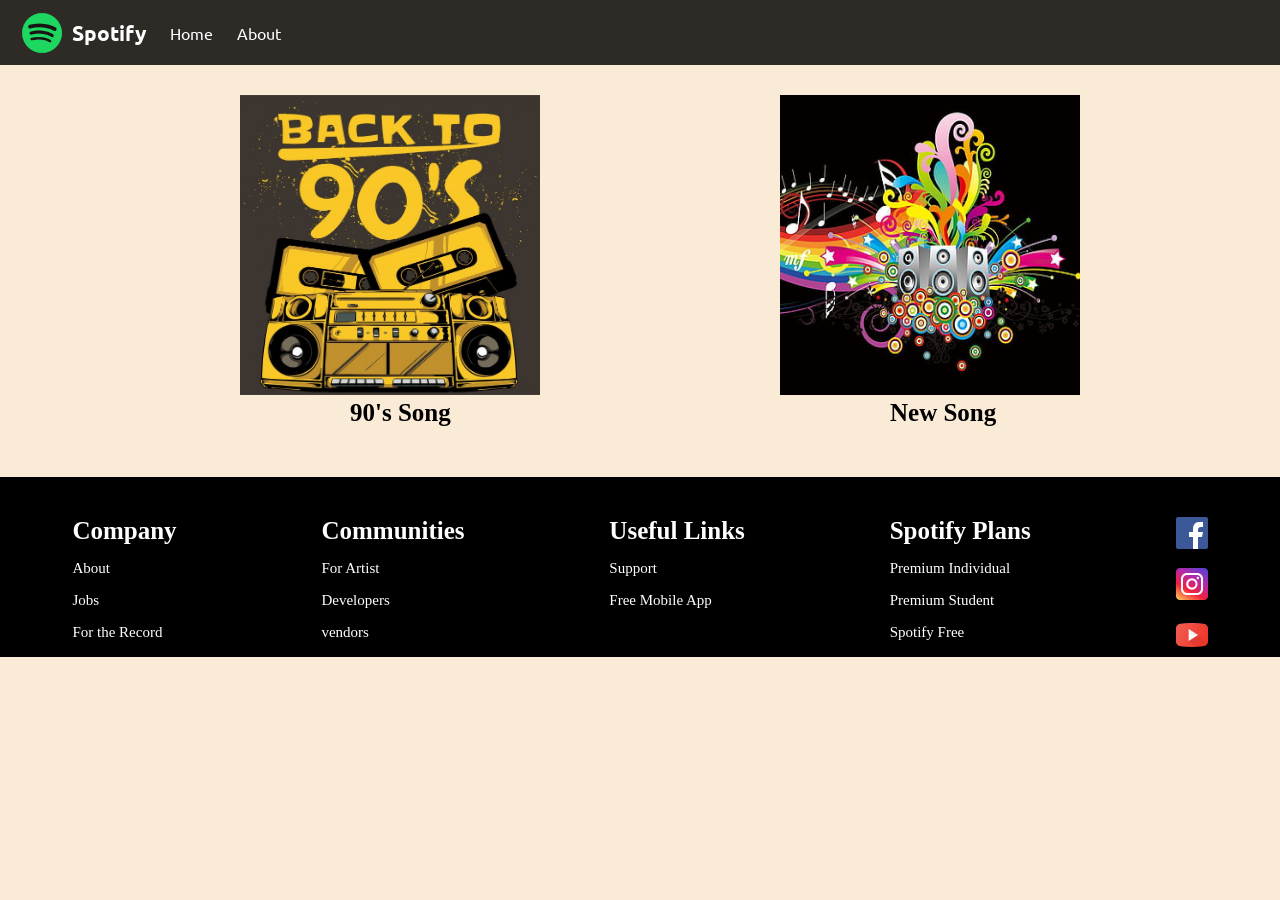
==== index.html @ c757f21b "Added All Files" ====
<!DOCTYPE html>
<html lang="en">
<head>
  <meta charset="UTF-8">
  <meta name="viewport" content="width=device-width, initial-scale=1.0">
  <title>Main Index</title>
  <link rel="stylesheet" href="Css/Spotifystyle.css">
  <style>
    .row{
      display: flex;
    }
    .card img{
      height: 300px;
      width: 300px;
      margin-left: 240px;
      margin-top: 30px;
    }
    .content
    {
      margin-left: 350px;
    }
    .content a{
      text-decoration: none;
      color: black;
      font-size: 25px;
      font-weight: bold;
    }
    .footer ul{
      list-style-type:none ;
      margin-top: 40px;
      font-size: 15px;
    }
    .footer ul li{
      margin-top: 15px;
    }
    .footer{
      display: flex;
      justify-content: space-around;
      margin-top: 50px;
     height: 180px;
     background-color: black;
     color: white;
    }
    .list{
      font-weight: bold;
      font-size: 25px;
    }
  </style>
</head>
<body>

  <nav>
    <ul>
      <li class="brand"><img src="logo.png" alt="Logo"> Spotify </li>
      <li>Home</li>
      <li>About</li>
    </ul>
  </nav>

  <div class="conatiner">
    <div class="row">
    <div class="col-lg-6 col-sm-12 col-md-6 col-6 col-xxl-6 col-xl-6">
    <div class="card">
      <a href="Spotify.html"><img src="90's.jpg" alt="" class="d-block"></a>
      <div class="content">
        <a href="Spotify.html">90's Song</a>
      </div>
    </div>
  </div>

  <div class="col-lg-6 col-sm-12 col-md-6 col-6 col-xxl-6 col-xl-6">
    <div class="card">
      <a href="Spotify2.html"><img src="newSong.jpg" alt=""  class="d-block"></a>
      <div class="content">
        <a href="Spotify2.html">New Song</a>
      </div>
    </div>
  </div>
</div>
  </div>

  <div class="footer">
    <div class="footer-content">
    <ul>
      <li class="list">Company</li>
      <li>About</li>
      <li>Jobs</li>
      <li>For the Record</li>
    </ul>

  </div>

  <div class="footer-content">
    <ul>
      <li class="list">Communities</li>
      <li>For Artist</li>
      <li>Developers</li>
      <li>vendors</li>
    </ul>

  </div>

  <div class="footer-content">
    <ul>
      <li class="list">Useful Links</li>
      <li>Support</li>
      <li>Free Mobile App</li>
    </ul>

  </div>
  <div class="footer-content">
    <ul>
      <li class="list">Spotify Plans</li>
      <li>Premium Individual</li>
      <li>Premium Student</li>
      <li>Spotify Free</li>
    </ul>

  </div>

  <div class="footer-content">
    <ul>
      <li><img src="Facebook.png" alt=""></li>
      <li><img src="Instagram.png" alt=""></li>
      <li><img src="Youtube.png" alt=""></li>
    </ul>

  </div>

  </div>
</body>
</html>
---- Css/Spotifystyle.css ----
@import url('https://fonts.googleapis.com/css2?family=Ubuntu&display=swap');
@import url('https://fonts.googleapis.com/css2?family=Varela+Round&display=swap');

html, body {
  background-color: antiquewhite;
}

* {
  margin: 0;
  padding: 0;
}

nav {
  font-family: 'Ubuntu', sans-serif;
}

nav ul {
  display: flex;
  align-items: center;
  list-style-type: none;
  height: 65px;
  background-color: rgba(0, 0, 0, 0.815);
  color: white;
}

nav ul li {
  padding: 0px 12px;
}

.brand img {
  width: 44px;
  padding: 0 8px;
}

.brand {
  display: flex;
  align-items: center;
  font-weight: bolder;
  font-size: 1.3rem;
}

.container{
  min-height: 75vh;
  background-color: black;
  color: rgb(175, 255, 128);
  font-weight:bolder;
  font-family: 'Varela Round', sans-serif;
  display: flex;
  margin: 23px auto;
  width: 70%;
  border-radius: 12px;
  padding: 34px;
  background-image: url('../bg1.png');
  background-size: cover;
}
.container1{
  min-height: 75vh;
  background-color: black;
  color: rgb(175, 255, 128);
  font-weight:bolder;
  font-family: 'Varela Round', sans-serif;
  display: flex;
  margin: 23px auto;
  width: 70%;
  border-radius: 12px;
  padding: 34px;
  background-image: url('../newbg1.png');
  background-size: cover;
}

.bottom{
  position: sticky;
  bottom: 0;
  height: 130px;
  background-color: rgba(0, 0, 0, 0.959);
  color: white;
  display: flex;
  justify-content: center;
  align-items: center;
  flex-direction: column; 
}

.icons {
  margin-top: 14px;
}

.icons i {
  cursor: pointer;
}

#myProgressBar {
  width: 80vw;
  cursor: pointer;
}

.songItem{
  height: 50px;
  display: flex;
  background-color: rgba(143, 143, 143, 0.747);
  width: 80%;
  color:rgb(19, 16, 16);
  font-weight: bold;
  margin: 12px 0px;
  justify-content: space-between;
  align-items: center;
  border-radius: 34px;
  box-shadow: 2px 2px 4px rgba(83, 255, 67, 0.705);
  border-color: white;
  border-width: 10px;
}

.songItem img{
  width: 45px;
  margin: 0px 23px ;
  border-radius: 34px;
}

.timestamp{
  margin: 0px 23px;
}

.songInfo{
  position: absolute;
  left: 10vw;
  margin-top:20px;
  font-family: 'Varela Round', sans-serif;
}

.songInfo img{
  opacity: 0;
  transition: opacity 0s ease-in ;
}

.playtime{
  color: white;
  display: flex;
  position: absolute;
  right: 125px;
}
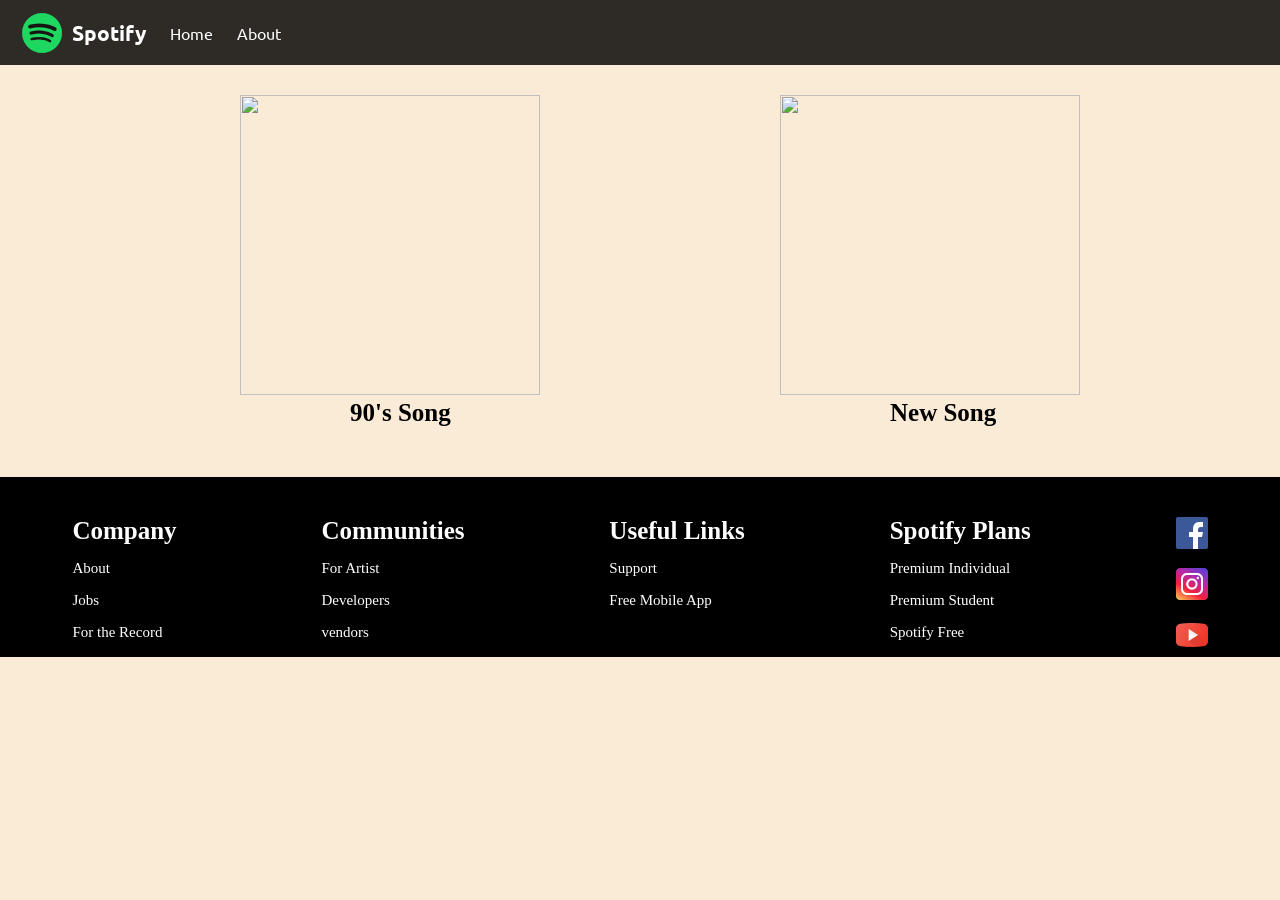
==== commit 7f215d2d: "index.html File Problem Resolve" ====
--- a/index.html
+++ b/index.html
@@ -5,47 +5,7 @@
   <meta name="viewport" content="width=device-width, initial-scale=1.0">
   <title>Main Index</title>
   <link rel="stylesheet" href="Css/Spotifystyle.css">
-  <style>
-    .row{
-      display: flex;
-    }
-    .card img{
-      height: 300px;
-      width: 300px;
-      margin-left: 240px;
-      margin-top: 30px;
-    }
-    .content
-    {
-      margin-left: 350px;
-    }
-    .content a{
-      text-decoration: none;
-      color: black;
-      font-size: 25px;
-      font-weight: bold;
-    }
-    .footer ul{
-      list-style-type:none ;
-      margin-top: 40px;
-      font-size: 15px;
-    }
-    .footer ul li{
-      margin-top: 15px;
-    }
-    .footer{
-      display: flex;
-      justify-content: space-around;
-      margin-top: 50px;
-     height: 180px;
-     background-color: black;
-     color: white;
-    }
-    .list{
-      font-weight: bold;
-      font-size: 25px;
-    }
-  </style>
+  <link rel="stylesheet" href="./Css/indexCss.css">
 </head>
 <body>
 
@@ -61,7 +21,7 @@
     <div class="row">
     <div class="col-lg-6 col-sm-12 col-md-6 col-6 col-xxl-6 col-xl-6">
     <div class="card">
-      <a href="Spotify.html"><img src="90's.jpg" alt="" class="d-block"></a>
+      <a href="Spotify.html"><img src="img/90's.jpg" alt="" class="d-block"></a>
       <div class="content">
         <a href="Spotify.html">90's Song</a>
       </div>
@@ -70,7 +30,7 @@
 
   <div class="col-lg-6 col-sm-12 col-md-6 col-6 col-xxl-6 col-xl-6">
     <div class="card">
-      <a href="Spotify2.html"><img src="newSong.jpg" alt=""  class="d-block"></a>
+      <a href="Spotify2.html"><img src="img/newSong.jpg" alt=""  class="d-block"></a>
       <div class="content">
         <a href="Spotify2.html">New Song</a>
       </div>
--- a/Css/indexCss.css
+++ b/Css/indexCss.css
@@ -0,0 +1,39 @@
+ .row{
+      display: flex;
+    }
+    .card img{
+      height: 300px;
+      width: 300px;
+      margin-left: 240px;
+      margin-top: 30px;
+    }
+    .content
+    {
+      margin-left: 350px;
+    }
+    .content a{
+      text-decoration: none;
+      color: black;
+      font-size: 25px;
+      font-weight: bold;
+    }
+    .footer ul{
+      list-style-type:none ;
+      margin-top: 40px;
+      font-size: 15px;
+    }
+    .footer ul li{
+      margin-top: 15px;
+    }
+    .footer{
+      display: flex;
+      justify-content: space-around;
+      margin-top: 50px;
+     height: 180px;
+     background-color: black;
+     color: white;
+    }
+    .list{
+      font-weight: bold;
+      font-size: 25px;
+    }
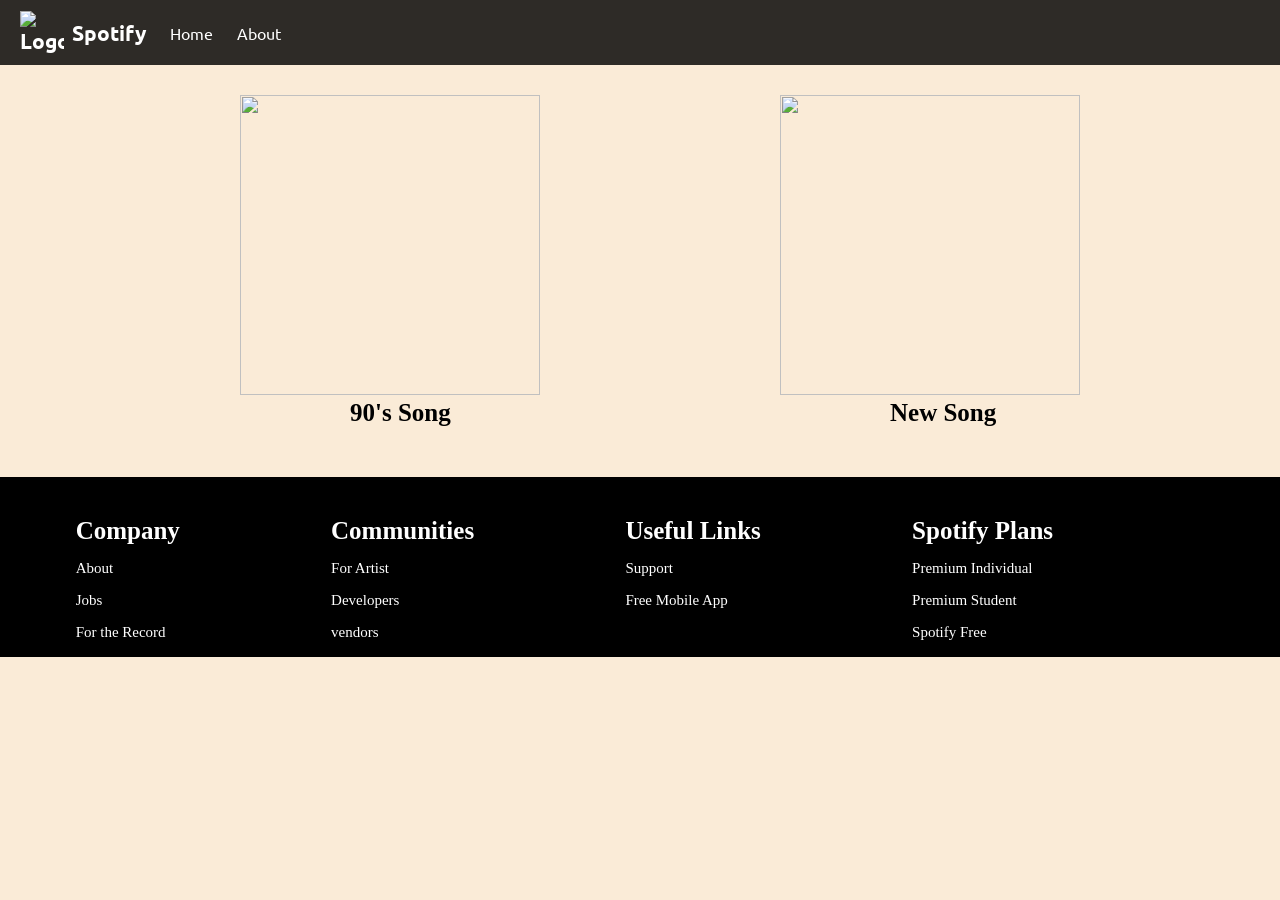
==== commit 01de9275: "Header and Footer Images and Logo Resolve" ====
--- a/index.html
+++ b/index.html
@@ -11,7 +11,7 @@
 
   <nav>
     <ul>
-      <li class="brand"><img src="logo.png" alt="Logo"> Spotify </li>
+      <li class="brand"><img src="img/logo.png" alt="Logo"> Spotify </li>
       <li>Home</li>
       <li>About</li>
     </ul>
@@ -80,9 +80,9 @@
 
   <div class="footer-content">
     <ul>
-      <li><img src="Facebook.png" alt=""></li>
-      <li><img src="Instagram.png" alt=""></li>
-      <li><img src="Youtube.png" alt=""></li>
+      <li><img src="img/Facebook.png" alt=""></li>
+      <li><img src="img/Instagram.png" alt=""></li>
+      <li><img src="img/Youtube.png" alt=""></li>
     </ul>
 
   </div>
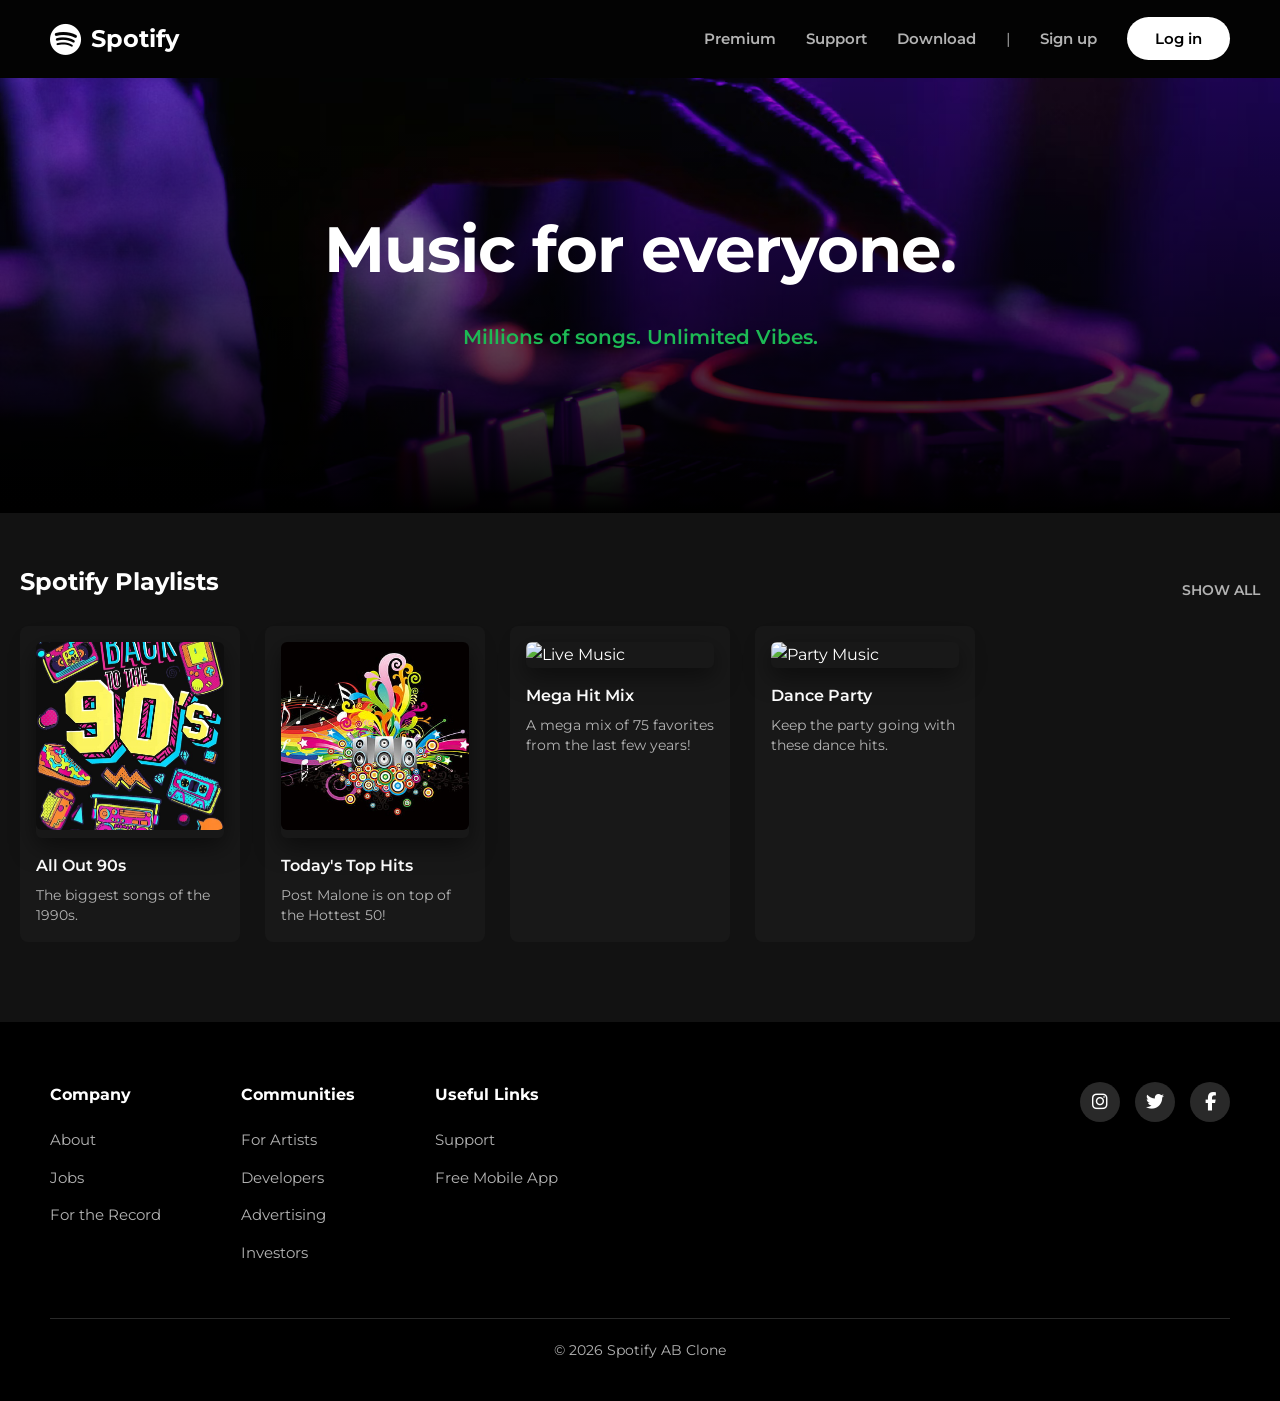
==== commit 10b657ea: "index.html and indexCss.css : Structure and Styling is changed" ====
--- a/index.html
+++ b/index.html
@@ -1,92 +1,135 @@
 <!DOCTYPE html>
 <html lang="en">
 <head>
-  <meta charset="UTF-8">
-  <meta name="viewport" content="width=device-width, initial-scale=1.0">
-  <title>Main Index</title>
-  <link rel="stylesheet" href="Css/Spotifystyle.css">
-  <link rel="stylesheet" href="./Css/indexCss.css">
+    <meta charset="UTF-8">
+    <meta name="viewport" content="width=device-width, initial-scale=1.0">
+    <title>Spotify - Web Player: Music for everyone</title>
+    
+    <link href="https://fonts.googleapis.com/css2?family=Montserrat:wght@300;400;500;600;700&display=swap" rel="stylesheet">
+
+    <link rel="stylesheet" href="https://cdnjs.cloudflare.com/ajax/libs/font-awesome/6.4.0/css/all.min.css">
+    
+    <link rel="stylesheet" href="Css/indexCss.css">
+    <style>
+      
+    </style>
 </head>
 <body>
+    <nav>
+        <div class="brand">
+            <i class="fab fa-spotify"></i> Spotify
+        </div>
+        <ul class="nav-links">
+            <li><a href="#">Premium</a></li>
+            <li><a href="#">Support</a></li>
+            <li><a href="#">Download</a></li>
+            <li class="divider">|</li>
+            <li><a href="#" class="btn-signup">Sign up</a></li>
+            <li><a href="#" class="btn-login">Log in</a></li>
+        </ul>
+    </nav>
 
-  <nav>
-    <ul>
-      <li class="brand"><img src="img/logo.png" alt="Logo"> Spotify </li>
-      <li>Home</li>
-      <li>About</li>
-    </ul>
-  </nav>
+    <header class="hero">
+        <h1>Music for everyone.</h1>
+        <p>Millions of songs. Unlimited Vibes.</p>
+    </header>
 
-  <div class="conatiner">
-    <div class="row">
-    <div class="col-lg-6 col-sm-12 col-md-6 col-6 col-xxl-6 col-xl-6">
-    <div class="card">
-      <a href="Spotify.html"><img src="img/90's.jpg" alt="" class="d-block"></a>
-      <div class="content">
-        <a href="Spotify.html">90's Song</a>
-      </div>
+    <div class="container">
+        
+        <div class="section-header">
+            <h2>Spotify Playlists</h2>
+            <a href="#" class="see-all">Show all</a>
+        </div>
+
+        <div class="row">
+
+            <div class="card">
+                <div class="img-wrapper">
+                  <a href="Spotify.html">
+                    <img src="img/90's-2.jpg" alt="90s Songs">
+                    <button class="play-btn"><i class="fas fa-play"></i></button>
+                  </a>
+                </div>
+                <h3>All Out 90s</h3>
+                <p>The biggest songs of the 1990s.</p>
+            </div>
+
+            <!-- Card 2 -->
+            <div class="card">
+                <div class="img-wrapper">
+                  <a href="Spotify2.html">
+                    <img src="img/newSong.jpg" alt="Latest Songs">
+                    <button class="play-btn"><i class="fas fa-play"></i></button>
+                  </a>
+                </div>
+                <h3>Today's Top Hits</h3>
+                <p>Post Malone is on top of the Hottest 50!</p>
+            </div>
+
+            <!-- Card 3 -->
+            <div class="card">
+                <div class="img-wrapper">
+                    <img src="https://images.unsplash.com/photo-1459749411175-04bf5292ceea?auto=format&fit=crop&w=400&q=80" alt="Live Music">
+                    <button class="play-btn"><i class="fas fa-play"></i></button>
+                </div>
+                <h3>Mega Hit Mix</h3>
+                <p>A mega mix of 75 favorites from the last few years!</p>
+            </div>
+            
+            <!-- Card 4 -->
+            <div class="card">
+                <div class="img-wrapper">
+                    <img src="https://images.unsplash.com/photo-1514525253161-7a46d19cd819?auto=format&fit=crop&w=400&q=80" alt="Party Music">
+                    <button class="play-btn"><i class="fas fa-play"></i></button>
+                </div>
+                <h3>Dance Party</h3>
+                <p>Keep the party going with these dance hits.</p>
+            </div>
+        </div>
+
     </div>
-  </div>
 
-  <div class="col-lg-6 col-sm-12 col-md-6 col-6 col-xxl-6 col-xl-6">
-    <div class="card">
-      <a href="Spotify2.html"><img src="img/newSong.jpg" alt=""  class="d-block"></a>
-      <div class="content">
-        <a href="Spotify2.html">New Song</a>
-      </div>
-    </div>
-  </div>
-</div>
-  </div>
+    <!-- Footer -->
+    <footer class="footer">
+        <div class="footer-content">
+            <div class="footer-links">
+                <div class="footer-col">
+                    <h4>Company</h4>
+                    <ul>
+                        <li><a href="#">About</a></li>
+                        <li><a href="#">Jobs</a></li>
+                        <li><a href="#">For the Record</a></li>
+                    </ul>
+                </div>
+                <div class="footer-col">
+                    <h4>Communities</h4>
+                    <ul>
+                        <li><a href="#">For Artists</a></li>
+                        <li><a href="#">Developers</a></li>
+                        <li><a href="#">Advertising</a></li>
+                        <li><a href="#">Investors</a></li>
+                    </ul>
+                </div>
+                <div class="footer-col">
+                    <h4>Useful Links</h4>
+                    <ul>
+                        <li><a href="#">Support</a></li>
+                        <li><a href="#">Free Mobile App</a></li>
+                    </ul>
+                </div>
+            </div>
 
-  <div class="footer">
-    <div class="footer-content">
-    <ul>
-      <li class="list">Company</li>
-      <li>About</li>
-      <li>Jobs</li>
-      <li>For the Record</li>
-    </ul>
+            <div class="social-links">
+                <a href="#"><i class="fab fa-instagram"></i></a>
+                <a href="#"><i class="fab fa-twitter"></i></a>
+                <a href="#"><i class="fab fa-facebook-f"></i></a>
+            </div>
+        </div>
+        
+        <div class="footer-bottom">
+            <p>&copy; 2026 Spotify AB Clone</p>
+        </div>
+    </footer>
 
-  </div>
-
-  <div class="footer-content">
-    <ul>
-      <li class="list">Communities</li>
-      <li>For Artist</li>
-      <li>Developers</li>
-      <li>vendors</li>
-    </ul>
-
-  </div>
-
-  <div class="footer-content">
-    <ul>
-      <li class="list">Useful Links</li>
-      <li>Support</li>
-      <li>Free Mobile App</li>
-    </ul>
-
-  </div>
-  <div class="footer-content">
-    <ul>
-      <li class="list">Spotify Plans</li>
-      <li>Premium Individual</li>
-      <li>Premium Student</li>
-      <li>Spotify Free</li>
-    </ul>
-
-  </div>
-
-  <div class="footer-content">
-    <ul>
-      <li><img src="img/Facebook.png" alt=""></li>
-      <li><img src="img/Instagram.png" alt=""></li>
-      <li><img src="img/Youtube.png" alt=""></li>
-    </ul>
-
-  </div>
-
-  </div>
 </body>
 </html>
--- a/Css/indexCss.css
+++ b/Css/indexCss.css
@@ -1,39 +1,345 @@
- .row{
-      display: flex;
-    }
-    .card img{
-      height: 300px;
-      width: 300px;
-      margin-left: 240px;
-      margin-top: 30px;
-    }
-    .content
-    {
-      margin-left: 350px;
-    }
-    .content a{
+  * {
+      margin: 0;
+      padding: 0;
+      box-sizing: border-box;
+      font-family: 'Montserrat', sans-serif;
+  }
+
+  body {
+      background-color: #121212;
+      color: #ffffff;
+      line-height: 1.6;
+      overflow-x: hidden;
+  }
+
+  a {
       text-decoration: none;
+      color: inherit;
+  }
+
+  ul {
+      list-style: none;
+  }
+
+  nav {
+      background-color: rgba(0, 0, 0, 0.8);
+      backdrop-filter: blur(10px);
+      padding: 20px 50px;
+      display: flex;
+      justify-content: space-between;
+      align-items: center;
+      position: sticky;
+      top: 0;
+      z-index: 1000;
+  }
+
+  .brand {
+      font-size: 24px;
+      font-weight: 700;
+      display: flex;
+      align-items: center;
+      gap: 10px;
+      cursor: pointer;
+  }
+
+  .brand i {
+      font-size: 32px;
+  }
+
+  .nav-links {
+      display: flex;
+      align-items: center;
+      gap: 30px;
+      font-weight: 600;
+      font-size: 15px;
+  }
+
+  .nav-links li a {
+      color: #b3b3b3;
+      transition: color 0.3s ease;
+  }
+
+  .nav-links li a:hover {
+      color: #ffffff;
+  }
+
+  .divider {
+      color: #ffffff;
+      font-weight: 300;
+  }
+
+  .btn-signup {
+      color: #b3b3b3;
+  }
+
+  .btn-login {
+      background-color: #ffffff;
+      color: #000000 !important;
+      padding: 12px 28px;
+      border-radius: 50px;
+      transition: transform 0.2s ease !important;
+  }
+
+  .btn-login:hover {
+      transform: scale(1.05);
+  }
+
+  .hero {
+      background: linear-gradient(transparent, rgba(0, 0, 0, 1)), url("../img/background.png") center/cover;
+      padding: 120px 20px;
+      text-align: center;
+  }
+
+  .hero h1 {
+      font-size: 64px;
+      font-weight: 700;
+      margin-bottom: 20px;
+      letter-spacing: -1px;
+  }
+
+  .hero p {
+      font-size: 20px;
+      color: #1DB954;
+      /* Spotify Green */
+      font-weight: 600;
+      margin-bottom: 40px;
+  }
+
+  .btn-primary {
+      background-color: #1DB954;
+      color: #000000;
+      padding: 16px 32px;
+      border-radius: 50px;
+      font-weight: 700;
+      font-size: 16px;
+      text-transform: uppercase;
+      letter-spacing: 1px;
+      transition: 0.3s ease;
+  }
+
+  .btn-primary:hover {
+      background-color: #1ed760;
+      transform: scale(1.05);
+  }
+
+  .container {
+      max-width: 1300px;
+      margin: 50px auto;
+      padding: 0 20px;
+  }
+
+  .section-header {
+      display: flex;
+      justify-content: space-between;
+      align-items: flex-end;
+      margin-bottom: 25px;
+  }
+
+  .section-header h2 {
+      font-size: 24px;
+      font-weight: 700;
+  }
+
+  .section-header h2:hover {
+      text-decoration: underline;
+      cursor: pointer;
+  }
+
+  .see-all {
+      color: #b3b3b3;
+      font-size: 14px;
+      font-weight: 600;
+      text-transform: uppercase;
+  }
+
+  .see-all:hover {
+      text-decoration: underline;
+  }
+
+  .row {
+      display: flex;
+      gap: 25px;
+      flex-wrap: wrap;
+  }
+
+  .card {
+      background-color: #181818;
+      width: 220px;
+      padding: 16px;
+      border-radius: 8px;
+      transition: background-color 0.3s ease;
+      cursor: pointer;
+  }
+
+  .card:hover {
+      background-color: #282828;
+  }
+
+  .img-wrapper {
+      position: relative;
+      margin-bottom: 15px;
+      box-shadow: 0 8px 24px rgba(0, 0, 0, 0.5);
+      border-radius: 6px;
+  }
+
+  .card img {
+      width: 100%;
+      height: 188px;
+      object-fit: cover;
+      border-radius: 6px;
+  }
+
+  .play-btn {
+      position: absolute;
+      bottom: 8px;
+      right: 8px;
+      width: 48px;
+      height: 48px;
+      border-radius: 50%;
+      background-color: #1DB954;
       color: black;
-      font-size: 25px;
-      font-weight: bold;
-    }
-    .footer ul{
-      list-style-type:none ;
-      margin-top: 40px;
+      display: flex;
+      justify-content: center;
+      align-items: center;
+      font-size: 20px;
+      border: none;
+      box-shadow: 0 8px 8px rgba(0, 0, 0, 0.3);
+      opacity: 0;
+      transform: translateY(10px);
+      transition: all 0.3s ease;
+      cursor: pointer;
+  }
+
+  .card:hover .play-btn {
+      opacity: 1;
+      transform: translateY(0);
+  }
+
+  .play-btn:hover {
+      background-color: #1ed760;
+      transform: scale(1.05) !important;
+  }
+
+  .card h3 {
+      font-size: 16px;
+      font-weight: 600;
+      margin-bottom: 8px;
+      white-space: nowrap;
+      overflow: hidden;
+      text-overflow: ellipsis;
+  }
+
+  .card p {
+      font-size: 14px;
+      color: #b3b3b3;
+      line-height: 1.4;
+      display: -webkit-box;
+      -webkit-line-clamp: 2;
+      -webkit-box-orient: vertical;
+      overflow: hidden;
+  }
+
+  .footer {
+      background-color: #000000;
+      padding: 60px 50px 40px;
+      margin-top: 80px;
+  }
+
+  .footer-content {
+      display: flex;
+      justify-content: space-between;
+      flex-wrap: wrap;
+      gap: 40px;
+      max-width: 1300px;
+      margin: 0 auto;
+  }
+
+  .footer-links {
+      display: flex;
+      gap: 80px;
+      flex-wrap: wrap;
+  }
+
+  .footer-col h4 {
+      color: #ffffff;
+      font-size: 16px;
+      margin-bottom: 20px;
+      font-weight: 700;
+  }
+
+  .footer-col ul li {
+      margin-bottom: 12px;
+  }
+
+  .footer-col ul li a {
+      color: #b3b3b3;
       font-size: 15px;
-    }
-    .footer ul li{
-      margin-top: 15px;
-    }
-    .footer{
-      display: flex;
-      justify-content: space-around;
-      margin-top: 50px;
-     height: 180px;
-     background-color: black;
-     color: white;
-    }
-    .list{
-      font-weight: bold;
-      font-size: 25px;
-    }+      transition: color 0.2s ease;
+  }
+
+  .footer-col ul li a:hover {
+      color: #1DB954;
+      text-decoration: underline;
+  }
+
+  .social-links {
+      display: flex;
+      gap: 15px;
+  }
+
+  .social-links a {
+      display: flex;
+      justify-content: center;
+      align-items: center;
+      width: 40px;
+      height: 40px;
+      background-color: #292929;
+      border-radius: 50%;
+      color: #ffffff;
+      font-size: 18px;
+      transition: 0.3s;
+  }
+
+  .social-links a:hover {
+      background-color: #ffffff;
+      color: #000000;
+  }
+
+  .footer-bottom {
+      max-width: 1300px;
+      margin: 40px auto 0;
+      padding-top: 20px;
+      border-top: 1px solid #292929;
+      color: #b3b3b3;
+      font-size: 14px;
+      text-align: center;
+  }
+
+  @media (max-width: 768px) {
+      nav {
+          flex-direction: column;
+          gap: 20px;
+          padding: 20px;
+      }
+
+      .nav-links {
+          flex-wrap: wrap;
+          justify-content: center;
+      }
+
+      .divider {
+          display: none;
+      }
+
+      .hero h1 {
+          font-size: 40px;
+      }
+
+      .row {
+          justify-content: center;
+      }
+
+      .footer-links {
+          gap: 40px;
+      }
+  }
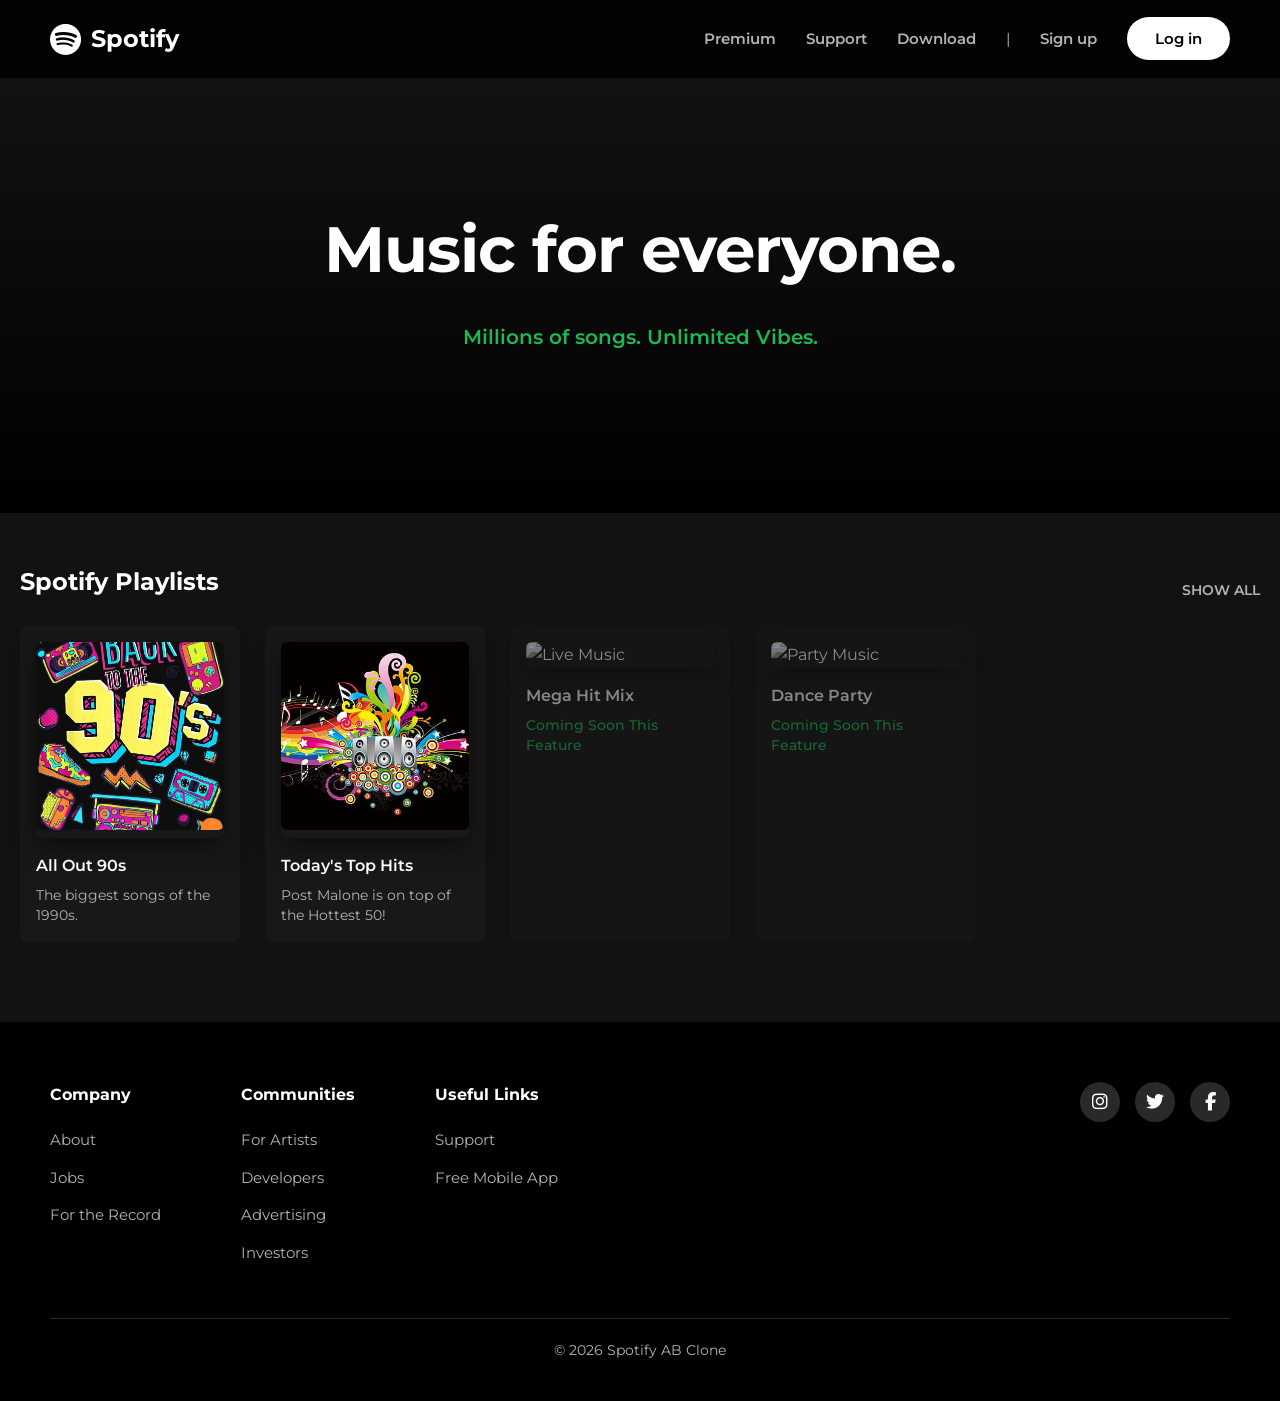
==== commit adce309f: "Made Responsive" ====
--- a/index.html
+++ b/index.html
@@ -6,13 +6,9 @@
     <title>Spotify - Web Player: Music for everyone</title>
     
     <link href="https://fonts.googleapis.com/css2?family=Montserrat:wght@300;400;500;600;700&display=swap" rel="stylesheet">
-
     <link rel="stylesheet" href="https://cdnjs.cloudflare.com/ajax/libs/font-awesome/6.4.0/css/all.min.css">
     
     <link rel="stylesheet" href="Css/indexCss.css">
-    <style>
-      
-    </style>
 </head>
 <body>
     <nav>
@@ -54,7 +50,6 @@
                 <p>The biggest songs of the 1990s.</p>
             </div>
 
-            <!-- Card 2 -->
             <div class="card">
                 <div class="img-wrapper">
                   <a href="Spotify2.html">
@@ -66,30 +61,25 @@
                 <p>Post Malone is on top of the Hottest 50!</p>
             </div>
 
-            <!-- Card 3 -->
-            <div class="card">
+            <div class="card inactive-card">
                 <div class="img-wrapper">
                     <img src="https://images.unsplash.com/photo-1459749411175-04bf5292ceea?auto=format&fit=crop&w=400&q=80" alt="Live Music">
-                    <button class="play-btn"><i class="fas fa-play"></i></button>
-                </div>
+                    </div>
                 <h3>Mega Hit Mix</h3>
-                <p>A mega mix of 75 favorites from the last few years!</p>
+                <p style="color: #1DB954; font-weight: 500;">Coming Soon This Feature</p>
             </div>
             
-            <!-- Card 4 -->
-            <div class="card">
+            <div class="card inactive-card">
                 <div class="img-wrapper">
                     <img src="https://images.unsplash.com/photo-1514525253161-7a46d19cd819?auto=format&fit=crop&w=400&q=80" alt="Party Music">
-                    <button class="play-btn"><i class="fas fa-play"></i></button>
-                </div>
+                    </div>
                 <h3>Dance Party</h3>
-                <p>Keep the party going with these dance hits.</p>
+                <p style="color: #1DB954; font-weight: 500;">Coming Soon This Feature</p>
             </div>
         </div>
 
     </div>
 
-    <!-- Footer -->
     <footer class="footer">
         <div class="footer-content">
             <div class="footer-links">
--- a/Css/indexCss.css
+++ b/Css/indexCss.css
@@ -1,345 +1,345 @@
-  * {
-      margin: 0;
-      padding: 0;
-      box-sizing: border-box;
-      font-family: 'Montserrat', sans-serif;
-  }
-
-  body {
-      background-color: #121212;
-      color: #ffffff;
-      line-height: 1.6;
-      overflow-x: hidden;
-  }
-
-  a {
-      text-decoration: none;
-      color: inherit;
-  }
-
-  ul {
-      list-style: none;
-  }
-
-  nav {
-      background-color: rgba(0, 0, 0, 0.8);
-      backdrop-filter: blur(10px);
-      padding: 20px 50px;
-      display: flex;
-      justify-content: space-between;
-      align-items: center;
-      position: sticky;
-      top: 0;
-      z-index: 1000;
-  }
-
-  .brand {
-      font-size: 24px;
-      font-weight: 700;
-      display: flex;
-      align-items: center;
-      gap: 10px;
-      cursor: pointer;
-  }
-
-  .brand i {
-      font-size: 32px;
-  }
-
-  .nav-links {
-      display: flex;
-      align-items: center;
-      gap: 30px;
-      font-weight: 600;
-      font-size: 15px;
-  }
-
-  .nav-links li a {
-      color: #b3b3b3;
-      transition: color 0.3s ease;
-  }
-
-  .nav-links li a:hover {
-      color: #ffffff;
-  }
-
-  .divider {
-      color: #ffffff;
-      font-weight: 300;
-  }
-
-  .btn-signup {
-      color: #b3b3b3;
-  }
-
-  .btn-login {
-      background-color: #ffffff;
-      color: #000000 !important;
-      padding: 12px 28px;
-      border-radius: 50px;
-      transition: transform 0.2s ease !important;
-  }
-
-  .btn-login:hover {
-      transform: scale(1.05);
-  }
-
-  .hero {
-      background: linear-gradient(transparent, rgba(0, 0, 0, 1)), url("../img/background.png") center/cover;
-      padding: 120px 20px;
-      text-align: center;
-  }
-
-  .hero h1 {
-      font-size: 64px;
-      font-weight: 700;
-      margin-bottom: 20px;
-      letter-spacing: -1px;
-  }
-
-  .hero p {
-      font-size: 20px;
-      color: #1DB954;
-      /* Spotify Green */
-      font-weight: 600;
-      margin-bottom: 40px;
-  }
-
-  .btn-primary {
-      background-color: #1DB954;
-      color: #000000;
-      padding: 16px 32px;
-      border-radius: 50px;
-      font-weight: 700;
-      font-size: 16px;
-      text-transform: uppercase;
-      letter-spacing: 1px;
-      transition: 0.3s ease;
-  }
-
-  .btn-primary:hover {
-      background-color: #1ed760;
-      transform: scale(1.05);
-  }
-
-  .container {
-      max-width: 1300px;
-      margin: 50px auto;
-      padding: 0 20px;
-  }
-
-  .section-header {
-      display: flex;
-      justify-content: space-between;
-      align-items: flex-end;
-      margin-bottom: 25px;
-  }
-
-  .section-header h2 {
-      font-size: 24px;
-      font-weight: 700;
-  }
-
-  .section-header h2:hover {
-      text-decoration: underline;
-      cursor: pointer;
-  }
-
-  .see-all {
-      color: #b3b3b3;
-      font-size: 14px;
-      font-weight: 600;
-      text-transform: uppercase;
-  }
-
-  .see-all:hover {
-      text-decoration: underline;
-  }
-
-  .row {
-      display: flex;
-      gap: 25px;
-      flex-wrap: wrap;
-  }
-
-  .card {
-      background-color: #181818;
-      width: 220px;
-      padding: 16px;
-      border-radius: 8px;
-      transition: background-color 0.3s ease;
-      cursor: pointer;
-  }
-
-  .card:hover {
-      background-color: #282828;
-  }
-
-  .img-wrapper {
-      position: relative;
-      margin-bottom: 15px;
-      box-shadow: 0 8px 24px rgba(0, 0, 0, 0.5);
-      border-radius: 6px;
-  }
-
-  .card img {
-      width: 100%;
-      height: 188px;
-      object-fit: cover;
-      border-radius: 6px;
-  }
-
-  .play-btn {
-      position: absolute;
-      bottom: 8px;
-      right: 8px;
-      width: 48px;
-      height: 48px;
-      border-radius: 50%;
-      background-color: #1DB954;
-      color: black;
-      display: flex;
-      justify-content: center;
-      align-items: center;
-      font-size: 20px;
-      border: none;
-      box-shadow: 0 8px 8px rgba(0, 0, 0, 0.3);
-      opacity: 0;
-      transform: translateY(10px);
-      transition: all 0.3s ease;
-      cursor: pointer;
-  }
-
-  .card:hover .play-btn {
-      opacity: 1;
-      transform: translateY(0);
-  }
-
-  .play-btn:hover {
-      background-color: #1ed760;
-      transform: scale(1.05) !important;
-  }
-
-  .card h3 {
-      font-size: 16px;
-      font-weight: 600;
-      margin-bottom: 8px;
-      white-space: nowrap;
-      overflow: hidden;
-      text-overflow: ellipsis;
-  }
-
-  .card p {
-      font-size: 14px;
-      color: #b3b3b3;
-      line-height: 1.4;
-      display: -webkit-box;
-      -webkit-line-clamp: 2;
-      -webkit-box-orient: vertical;
-      overflow: hidden;
-  }
-
-  .footer {
-      background-color: #000000;
-      padding: 60px 50px 40px;
-      margin-top: 80px;
-  }
-
-  .footer-content {
-      display: flex;
-      justify-content: space-between;
-      flex-wrap: wrap;
-      gap: 40px;
-      max-width: 1300px;
-      margin: 0 auto;
-  }
-
-  .footer-links {
-      display: flex;
-      gap: 80px;
-      flex-wrap: wrap;
-  }
-
-  .footer-col h4 {
-      color: #ffffff;
-      font-size: 16px;
-      margin-bottom: 20px;
-      font-weight: 700;
-  }
-
-  .footer-col ul li {
-      margin-bottom: 12px;
-  }
-
-  .footer-col ul li a {
-      color: #b3b3b3;
-      font-size: 15px;
-      transition: color 0.2s ease;
-  }
-
-  .footer-col ul li a:hover {
-      color: #1DB954;
-      text-decoration: underline;
-  }
-
-  .social-links {
-      display: flex;
-      gap: 15px;
-  }
-
-  .social-links a {
-      display: flex;
-      justify-content: center;
-      align-items: center;
-      width: 40px;
-      height: 40px;
-      background-color: #292929;
-      border-radius: 50%;
-      color: #ffffff;
-      font-size: 18px;
-      transition: 0.3s;
-  }
-
-  .social-links a:hover {
-      background-color: #ffffff;
-      color: #000000;
-  }
-
-  .footer-bottom {
-      max-width: 1300px;
-      margin: 40px auto 0;
-      padding-top: 20px;
-      border-top: 1px solid #292929;
-      color: #b3b3b3;
-      font-size: 14px;
-      text-align: center;
-  }
-
-  @media (max-width: 768px) {
-      nav {
-          flex-direction: column;
-          gap: 20px;
-          padding: 20px;
-      }
-
-      .nav-links {
-          flex-wrap: wrap;
-          justify-content: center;
-      }
-
-      .divider {
-          display: none;
-      }
-
-      .hero h1 {
-          font-size: 40px;
-      }
-
-      .row {
-          justify-content: center;
-      }
-
-      .footer-links {
-          gap: 40px;
-      }
-  }+     * {
+         margin: 0;
+         padding: 0;
+         box-sizing: border-box;
+         font-family: 'Montserrat', sans-serif;
+     }
+
+     body {
+         background-color: #121212;
+         color: #ffffff;
+         line-height: 1.6;
+         overflow-x: hidden;
+     }
+
+     a {
+         text-decoration: none;
+         color: inherit;
+     }
+
+     ul {
+         list-style: none;
+     }
+
+     nav {
+         background-color: rgba(0, 0, 0, 0.8);
+         backdrop-filter: blur(10px);
+         padding: 20px 50px;
+         display: flex;
+         justify-content: space-between;
+         align-items: center;
+         position: sticky;
+         top: 0;
+         z-index: 1000;
+     }
+
+     .brand {
+         font-size: 24px;
+         font-weight: 700;
+         display: flex;
+         align-items: center;
+         gap: 10px;
+         cursor: pointer;
+     }
+
+     .brand i {
+         font-size: 32px;
+     }
+
+     .nav-links {
+         display: flex;
+         align-items: center;
+         gap: 30px;
+         font-weight: 600;
+         font-size: 15px;
+     }
+
+     .nav-links li a {
+         color: #b3b3b3;
+         transition: color 0.3s ease;
+     }
+
+     .nav-links li a:hover {
+         color: #ffffff;
+     }
+
+     .divider {
+         color: #ffffff;
+         font-weight: 300;
+     }
+
+     .btn-signup {
+         color: #b3b3b3;
+     }
+
+     .btn-login {
+         background-color: #ffffff;
+         color: #000000 !important;
+         padding: 12px 28px;
+         border-radius: 50px;
+         transition: transform 0.2s ease !important;
+     }
+
+     .btn-login:hover {
+         transform: scale(1.05);
+     }
+
+     .hero {
+         background: linear-gradient(transparent, rgba(0, 0, 0, 1)), url("img/background.png") center/cover;
+         padding: 120px 20px;
+         text-align: center;
+     }
+
+     .hero h1 {
+         font-size: 64px;
+         font-weight: 700;
+         margin-bottom: 20px;
+         letter-spacing: -1px;
+     }
+
+     .hero p {
+         font-size: 20px;
+         color: #1DB954;
+         font-weight: 600;
+         margin-bottom: 40px;
+     }
+
+     .container {
+         max-width: 1300px;
+         margin: 50px auto;
+         padding: 0 20px;
+     }
+
+     .section-header {
+         display: flex;
+         justify-content: space-between;
+         align-items: flex-end;
+         margin-bottom: 25px;
+     }
+
+     .section-header h2 {
+         font-size: 24px;
+         font-weight: 700;
+     }
+
+     .section-header h2:hover {
+         text-decoration: underline;
+         cursor: pointer;
+     }
+
+     .see-all {
+         color: #b3b3b3;
+         font-size: 14px;
+         font-weight: 600;
+         text-transform: uppercase;
+     }
+
+     .see-all:hover {
+         text-decoration: underline;
+     }
+
+     .row {
+         display: flex;
+         gap: 25px;
+         flex-wrap: wrap;
+     }
+
+     .card {
+         background-color: #181818;
+         width: 220px;
+         padding: 16px;
+         border-radius: 8px;
+         transition: background-color 0.3s ease;
+         cursor: pointer;
+     }
+
+     .card:hover {
+         background-color: #282828;
+     }
+
+     .img-wrapper {
+         position: relative;
+         margin-bottom: 15px;
+         box-shadow: 0 8px 24px rgba(0, 0, 0, 0.5);
+         border-radius: 6px;
+     }
+
+     .card img {
+         width: 100%;
+         height: 188px;
+         object-fit: cover;
+         border-radius: 6px;
+     }
+
+     .play-btn {
+         position: absolute;
+         bottom: 8px;
+         right: 8px;
+         width: 48px;
+         height: 48px;
+         border-radius: 50%;
+         background-color: #1DB954;
+         color: black;
+         display: flex;
+         justify-content: center;
+         align-items: center;
+         font-size: 20px;
+         border: none;
+         box-shadow: 0 8px 8px rgba(0, 0, 0, 0.3);
+         opacity: 0;
+         transform: translateY(10px);
+         transition: all 0.3s ease;
+         cursor: pointer;
+     }
+
+     .card:hover .play-btn {
+         opacity: 1;
+         transform: translateY(0);
+     }
+
+     .play-btn:hover {
+         background-color: #1ed760;
+         transform: scale(1.05) !important;
+     }
+
+     .card h3 {
+         font-size: 16px;
+         font-weight: 600;
+         margin-bottom: 8px;
+         white-space: nowrap;
+         overflow: hidden;
+         text-overflow: ellipsis;
+     }
+
+     .card p {
+         font-size: 14px;
+         color: #b3b3b3;
+         line-height: 1.4;
+         display: -webkit-box;
+         -webkit-line-clamp: 2;
+         -webkit-box-orient: vertical;
+         overflow: hidden;
+     }
+
+     /* === NEW INACTIVE CARD STYLES === */
+     .inactive-card {
+         opacity: 0.5;
+         /* Makes it look faded out */
+         cursor: not-allowed;
+         /* Changes cursor to a 'no' sign */
+     }
+
+     .inactive-card:hover {
+         background-color: #181818;
+         /* Overrides the normal hover highlight */
+     }
+
+     .inactive-card img {
+         filter: grayscale(50%);
+         /* Slightly dulls the image */
+     }
+
+     .footer {
+         background-color: #000000;
+         padding: 60px 50px 40px;
+         margin-top: 80px;
+     }
+
+     .footer-content {
+         display: flex;
+         justify-content: space-between;
+         flex-wrap: wrap;
+         gap: 40px;
+         max-width: 1300px;
+         margin: 0 auto;
+     }
+
+     .footer-links {
+         display: flex;
+         gap: 80px;
+         flex-wrap: wrap;
+     }
+
+     .footer-col h4 {
+         color: #ffffff;
+         font-size: 16px;
+         margin-bottom: 20px;
+         font-weight: 700;
+     }
+
+     .footer-col ul li {
+         margin-bottom: 12px;
+     }
+
+     .footer-col ul li a {
+         color: #b3b3b3;
+         font-size: 15px;
+         transition: color 0.2s ease;
+     }
+
+     .footer-col ul li a:hover {
+         color: #1DB954;
+         text-decoration: underline;
+     }
+
+     .social-links {
+         display: flex;
+         gap: 15px;
+     }
+
+     .social-links a {
+         display: flex;
+         justify-content: center;
+         align-items: center;
+         width: 40px;
+         height: 40px;
+         background-color: #292929;
+         border-radius: 50%;
+         color: #ffffff;
+         font-size: 18px;
+         transition: 0.3s;
+     }
+
+     .social-links a:hover {
+         background-color: #ffffff;
+         color: #000000;
+     }
+
+     .footer-bottom {
+         max-width: 1300px;
+         margin: 40px auto 0;
+         padding-top: 20px;
+         border-top: 1px solid #292929;
+         color: #b3b3b3;
+         font-size: 14px;
+         text-align: center;
+     }
+
+     @media (max-width: 768px) {
+         nav {
+             flex-direction: column;
+             gap: 20px;
+             padding: 20px;
+         }
+
+         .nav-links {
+             flex-wrap: wrap;
+             justify-content: center;
+         }
+
+         .divider {
+             display: none;
+         }
+
+         .hero h1 {
+             font-size: 40px;
+         }
+
+         .row {
+             justify-content: center;
+         }
+
+         .footer-links {
+             gap: 40px;
+         }
+     }
